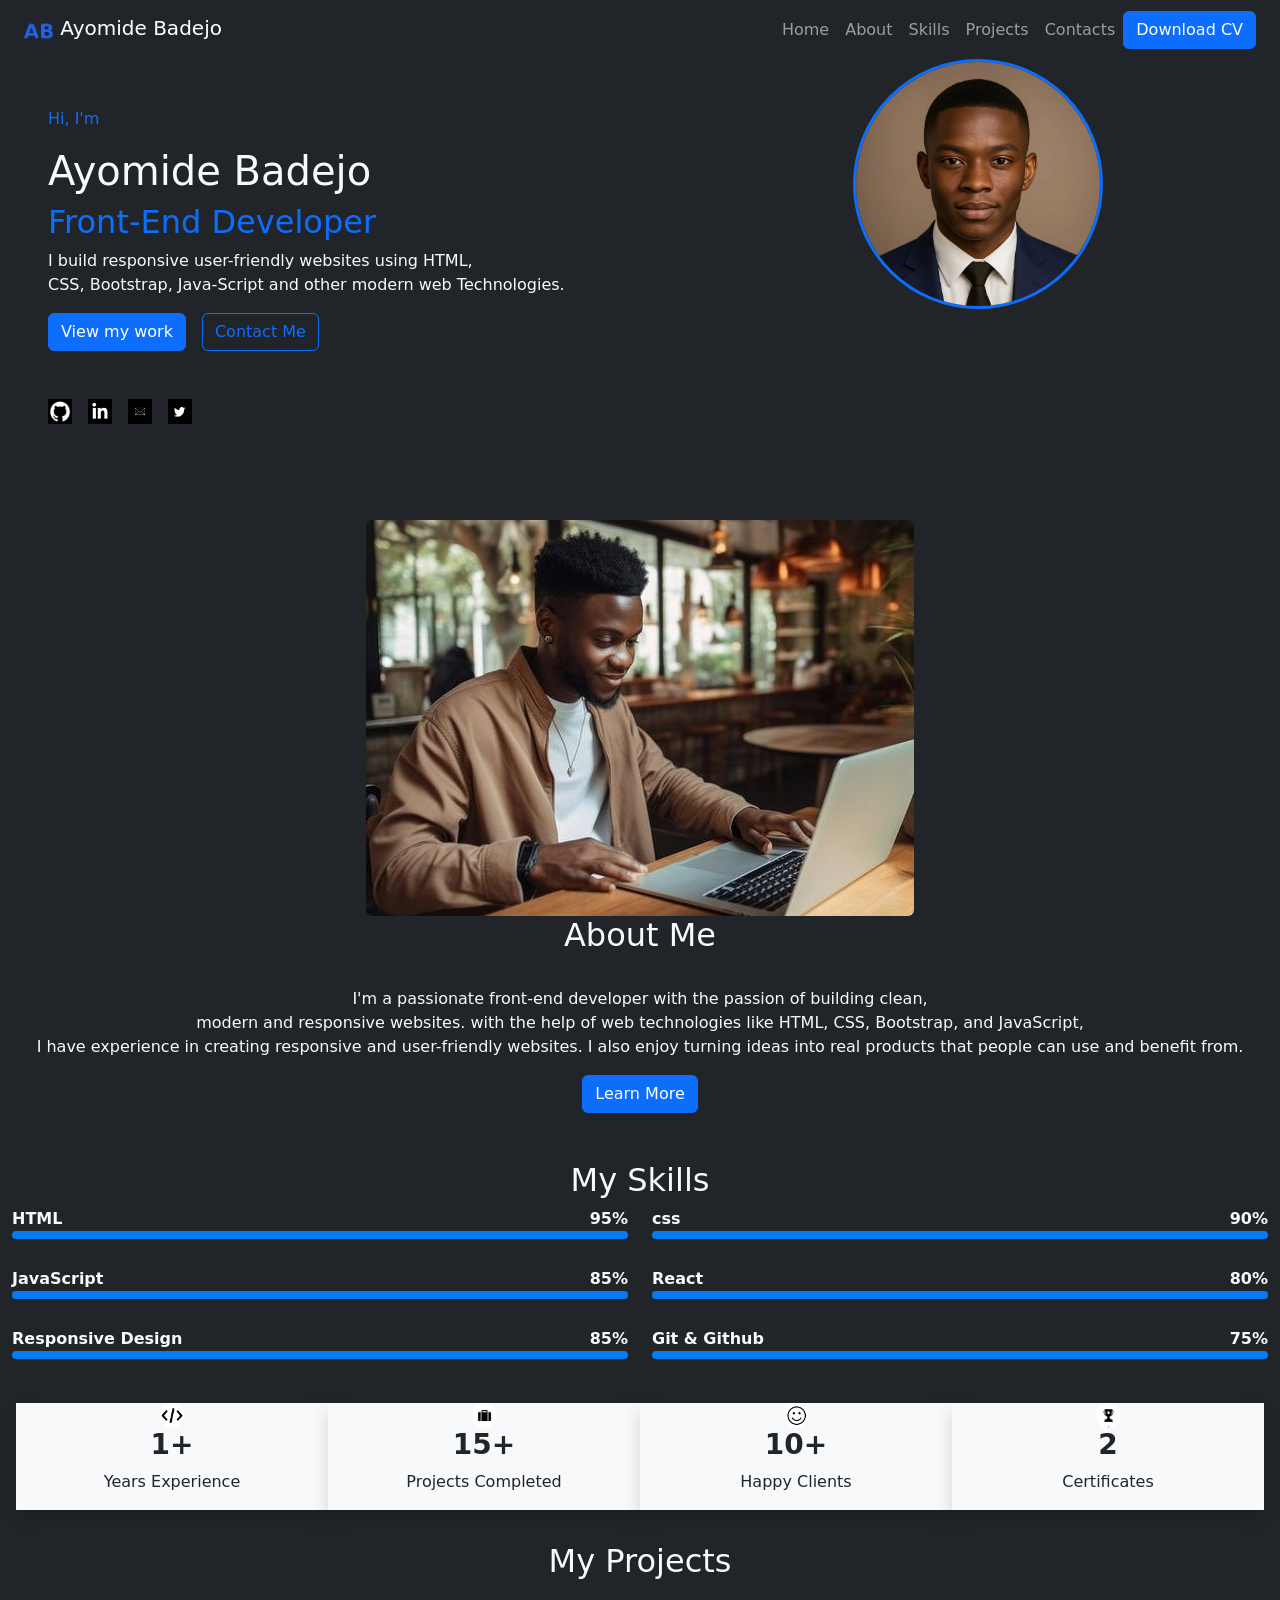
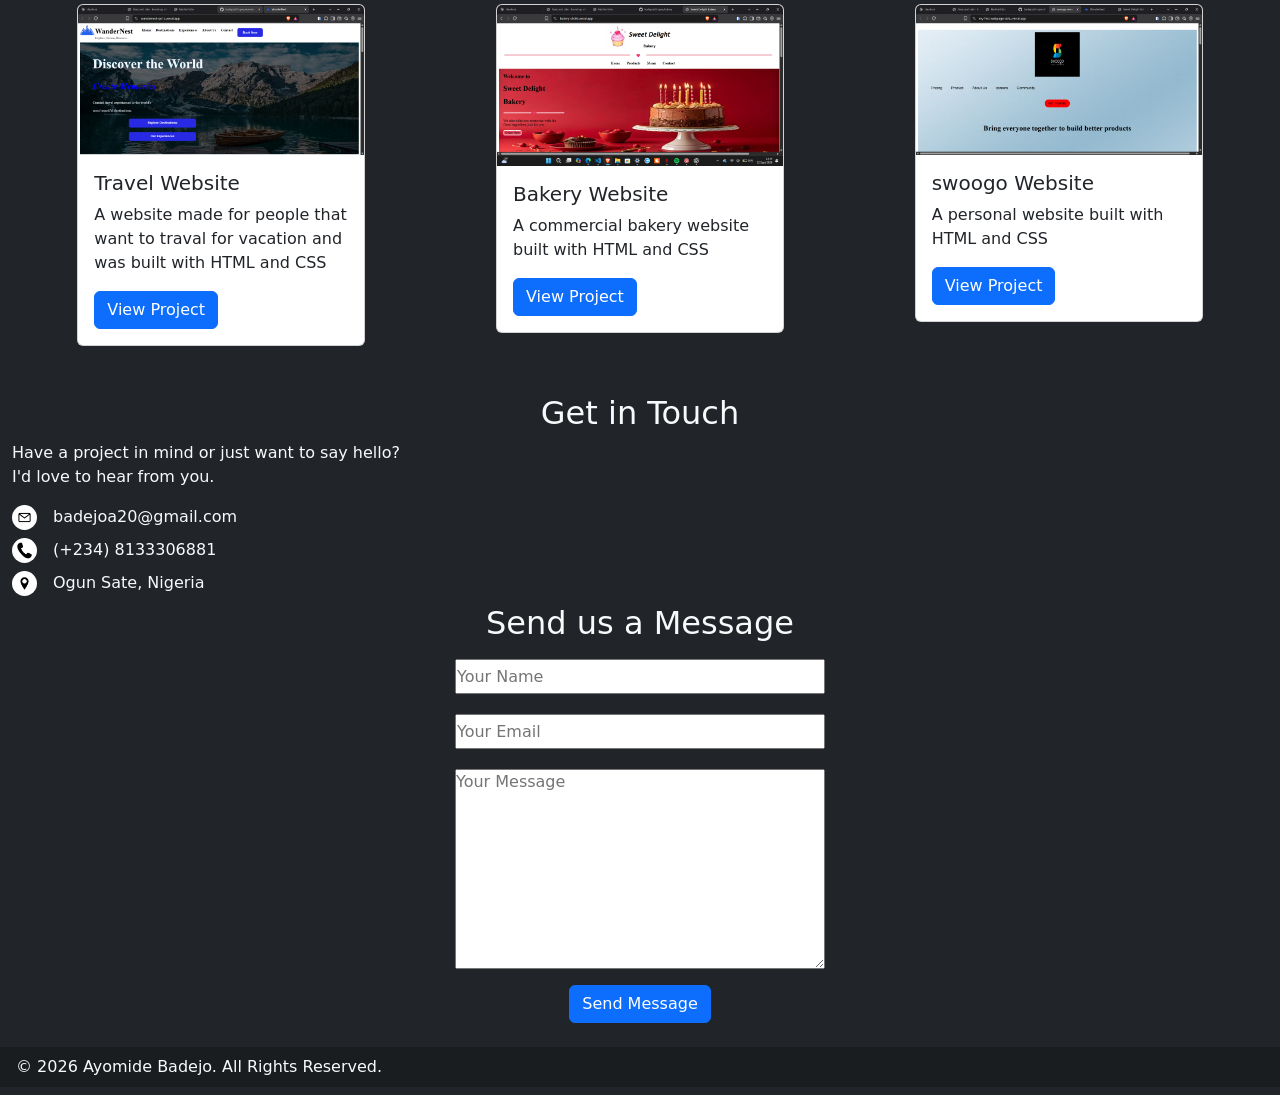
==== portfolio/index.html @ cd030410 "Add files via upload" ====
<!DOCTYPE html>
<html lang="en">
<head>
  <meta charset="UTF-8">
  <meta name="viewport" content="width=device-width, initial-scale=1.0">
  <title>My Portfolio</title>
<link href="https://cdn.jsdelivr.net/npm/bootstrap@5.3.8/dist/css/bootstrap.min.css" rel="stylesheet" integrity="sha384-sRIl4kxILFvY47J16cr9ZwB07vP4J8+LH7qKQnuqkuIAvNWLzeN8tE5YBujZqJLB" crossorigin="anonymous">
<link rel="stylesheet" href="style.css">
</head>
<body>
<div class="container-fluid ">
<nav class="navbar navbar-expand-lg navbar-dark bg-dark " style="width: 100%;">
  <div class="container-fluid">
    <a class="navbar-brand" href="#">
  <img src="img/favicon.png" alt="Bootstrap" width="30" height="30" class="d-inline-block align-text-top">
Ayomide Badejo
    </a>
    <button class="navbar-toggler" type="button" data-bs-toggle="collapse" data-bs-target="#mynavbar">
      <span class="navbar-toggler-icon"></span>
    </button>
    <div class="collapse navbar-collapse" id="mynavbar">
     
      <!-- <form class="d-flex"> -->
         <ul class="navbar-nav ms-auto">
        <li class="nav-item">
          <a class="nav-link" href="index.html">Home</a>
        </li>
        <li class="nav-item">
          <a class="nav-link" href="About.html">About</a>
        </li>
        <li class="nav-item">
          <a class="nav-link" href="Skills.html">Skills</a>
        </li>
        <li class="nav-item">
          <a class="nav-link" href="Projects.html">Projects</a>
        </li>
         <li class="nav-item">
          <a class="nav-link" href="Contact.html">Contacts</a>
        </li>
      </ul>
        <button class="btn btn-primary" type="button">Download CV</button>
      <!-- </form> -->
    </div>
  </div>
</nav>

<div class="bg-dark">
  <div class="row">
  <div class="col p-5">
<p class="text-primary ">Hi, I'm</p>
<div class="h1 text-light">Ayomide Badejo</div>
<div class="h2 text-primary">Front-End Developer</div>
<p class="text-light">I build responsive user-friendly websites using HTML, <br> CSS, Bootstrap, Java-Script and other modern web Technologies.</p>
<div class="d-flex pb-5">
<button type="button" class="btn btn-primary">View my work </button>
<div class="pe-3"></div>
<button type="button" class="btn btn-outline-primary">Contact Me</button> 
</div>
<div class="d-flex ">
  <img src="img/github.jpg" alt="github" style="height: 25px; width:40px;" class="pe-3">
  <img src="img/LINKEDIN.jpg" alt="LINKEDIN" style="height: 25px; width: 40px;" class="pe-3">
  <img src="img/mail.jpg" alt="mail" style="height: 25px; width: 40px;" class="pe-3">
  <img src="img/twitter.jpg" alt="twitter" style="height: 25px; width: 40px;" class="pe-3">
</div>
  </div>
  <div class="col">
    <div class="d-flex justify-content-center w-100">
<img src="img/nil" alt="a man"  class="rounded-circle border border-3 border-primary floating-img" style="height: 250px; width: 250px; object-fit: cover; object-position: top center;">
</div>

  </div>
</div>
</div>
<div class="bg-dark  pt-5">
<img src="img/comp.jpg" alt="a-man" class="rounded mx-auto d-block img-fluid shadow-md">
<div class="mx-auto text-center">
<div class="h2 text-light">About Me</div>
<br style="width: 50px; height: 4px; margin: 1.5rem auto; border: none; background: #898a91; border-radius: 2px;">
</div>
<p class="text-center text-light">I'm a passionate front-end developer with the passion of building clean,<br> modern and responsive websites. with the help of web technologies like HTML, CSS, Bootstrap, and JavaScript,<br> I have experience in creating responsive and user-friendly websites. I also enjoy turning ideas into real products that people can use and benefit from.</p>
<button type="button" class="btn btn-primary d-block mx-auto">Learn More</button>
</div>
<div class="bg-dark  pt-5">
  <div class="mx-auto text-center">
<div class="h2 text-light">My Skills</div>
</div>
<div class="row">
  <div class="col-md-6">
<div class="skill" data-percent="95">
  <div class="d-flex justify-content-between skill-label">
    <span class="text-light">HTML</span>
    <span class="text-light">95%</span>
  </div>
  <div class="progress">
    <div class="progress-bar">

    </div>
  </div>
</div>

  </div>
   <div class="col-md-6">
<div class="skill" data-percent="90">
  <div class="d-flex justify-content-between skill-label">
    <span class="text-light">css</span>
    <span class="text-light">90%</span>
  </div>
  <div class="progress">
    <div class="progress-bar">
      
    </div>
  </div>
</div>
 </div>
 <div class="col-md-6">
<div class="skill" data-percent="85">
  <div class="d-flex justify-content-between skill-label">
    <span class="text-light">JavaScript</span>
    <span class="text-light">85%</span>
  </div>
  <div class="progress">
    <div class="progress-bar">
      
    </div>
  </div>
</div>

  </div>
  <div class="col-md-6">
<div class="skill" data-percent="80">
  <div class="d-flex justify-content-between skill-label">
    <span class="text-light">React</span>
    <span class="text-light">80%</span>
  </div>
  <div class="progress">
    <div class="progress-bar">
      
    </div>
  </div>
</div>

  </div>
  <div class="col-md-6">
<div class="skill" data-percent="85">
  <div class="d-flex justify-content-between skill-label">
    <span class="text-light">Responsive Design</span>
    <span class="text-light">85%</span>
  </div>
  <div class="progress">
    <div class="progress-bar">
      
    </div>
  </div>
</div>

  </div>
   <div class="col-md-6">
<div class="skill" data-percent="75">
  <div class="d-flex justify-content-between skill-label">
    <span class="text-light">Git & Github</span>
    <span class="text-light">75%</span>
  </div>
  <div class="progress">
    <div class="progress-bar">
      
    </div>
  </div>
</div>

  </div>
</div>



</div>

<div class="row p-3 gy-3 ">
<div class="col-md bg-light shadow ">
<img src="img/coding symbol icon,programming code brackets….jpg" alt="coding" style="height: 25px; width: 25px; " class="rounded-circle d-block mx-auto ">
<div class="h3 mx-auto text-center"><b>1+</b></div>
<p class="text-center">Years Experience</p>
</div>
<div class="col-md bg-light shadow ">
  <img src="img/Suitcase Icon - Noun Project.jpg" alt="project" style="height: 25px; width: 25px; " class="rounded-circle d-block mx-auto ">
  <div class="h3 mx-auto text-center"><b>15+</b></div>
  <p class="text-center">Projects Completed</p>
</div>
<div class="col-md bg-light shadow ">
  <img src="img/302304193765542632.jpg" alt="happy customers" style="height: 25px; width: 25px; " class="rounded-circle d-block mx-auto ">
  <div class="h3 mx-auto text-center"><b>10+</b></div>
  <p class="text-center">Happy Clients</p>
</div>
<div class="col-md bg-light shadow ">
  <img src="img/Trophy Icon.jpg" alt="certificates" style="height: 25px; width: 25px; " class="rounded-circle d-block mx-auto ">
  <div class="h3 mx-auto text-center"><b>2</b></div>
  <p class="text-center">Certificates</p>
</div>





</div>
<div class="h2 mx-auto text-center p-3 text-light bg-dark">My Projects</div>
<div class="row mx-auto gy-3 bg-dark pb-5">

<div class="col mx-auto">
  <div class="card mx-auto" style="width: 18rem;">
  <img src="img/Screenshot 2026-09-22 124503.png" class="card-img-top" alt="wandernest">
  <div class="card-body">
    <h5 class="card-title">Travel Website</h5>
    <p class="card-text">A website made for people that want to traval for vacation and was built with HTML and CSS </p>
    <a href="https://wandernest-qo1z.vercel.app/" class="btn btn-primary">View Project</a>
  </div>
</div>
</div>
<div class="col">
 <div class="card mx-auto" style="width: 18rem;">
  <img src="img/Screenshot 2026-09-22 124629.png" class="card-img-top" alt="backery">
  <div class="card-body">
    <h5 class="card-title">Bakery Website</h5>
    <p class="card-text">A commercial bakery website built with HTML and CSS</p>
    <a href="https://bakery-slick6.vercel.app/" class="btn btn-primary">View Project</a>
  </div>
</div>
</div>
<div class="col">
 <div class="card mx-auto" style="width: 18rem;">
  <img src="img/Screenshot 2026-09-22 130244.png" class="card-img-top" alt="web">
  <div class="card-body">
    <h5 class="card-title">swoogo Website</h5>
    <p class="card-text">A personal website built with HTML and CSS </p> 
    <a href="https://my-first-webpage-obtu.vercel.app/" class="btn btn-primary">View Project</a>
  </div>
</div>
</div>
</div>

<div class="h2 text-center text-light ">Get in Touch</div>
<p class="text-light">Have a project in mind or just want to say hello? <br> I'd love to hear from you.</p>
<div class="d-flex mb-2">
  <img src="img/228768856068384261.jpg" alt="email" style="height: 25px; width: 25px;" class="text-light rounded-circle me-3">
  <a href="badejoa20@gmail.com" style="color: black; text-decoration: none;" class="text-light">badejoa20@gmail.com</a>
</div>
<div class="d-flex mb-2">
  <img src="img/Download Phone icon Telephone icon symbol for app and messenger for free.jpg" alt="phone no" style="height: 25px; width: 25px;" class="text-light rounded-circle me-3">
  <a href="tel:=2348133306881" style="color: black; text-decoration: none;" class="text-light">(+234) 8133306881</a>
</div>
<div class="d-flex mb-2">
  <img src="img/google maps app.jpg" alt="map"  style="height: 25px; width: 25px;" class="text-light rounded-circle me-3">
  <a href="https://www.google.com/maps/place/125+Apebi+Street,+Ijebu+Ode+120101,+Ogun+State/@6.8168368,3.9221941,17z/data=!3m1!4b1!4m5!3m4!1s0x103968b48663b529:0x293546d54a11aafd!8m2!3d6.8168368!4d3.9221941?entry=ttu&g_ep=EgoyMDI2MDkxNi4wIKXMDSoASAFQAw%3D%3D" target="blank" style="color: black; text-decoration: none;" class="text-light">Ogun Sate, Nigeria</a>
</div>
<div class="mx-auto text-center bg-dark">
<h2 class="form text-center mx-auto text-light">Send us a Message</h2>
<input type="text" placeholder="Your Name" class="form d-block mx-auto" required>
<input type="email" placeholder="Your Email" class="form d-block mx-auto" required>
<textarea placeholder="Your Message" class="textarea d-block mx-auto"></textarea>
<button type="submit" class="btn btn-primary m-3">Send Message </button>
</div>
</div>




  <script src="https://cdn.jsdelivr.net/npm/bootstrap@5.3.8/dist/js/bootstrap.bundle.min.js" integrity="sha384-FKyoEForCGlyvwx9Hj09JcYn3nv7wiPVlz7YYwJrWVcXK/BmnVDxM+D2scQbITxI" crossorigin="anonymous"></script>
</body>
<footer class="footer">
  <p class="text-light p-2 m-2">&copy; 2026 Ayomide Badejo. All Rights Reserved.</p>
</footer>
</html>
---- portfolio/style.css ----
@keyframes float{
    0%, 100%{
        transform:translateY(30px);
    }
    50%{
        transform: translateY(-5px);
    }
}
.floating-img{
    animation: float 3s ease-in-out infinite;
}
/* .body{
    padding: 60px 20px;
} */
.skill{margin-bottom: 28px;}
.skill .skill-label{
    font-weight: 600;
}
.progress{
    height:8px;
    border-radius: 20px;
    background-color: #047cf4;
}
.progress-bar{
    border-radius: 20px;
    background-color: #0758f9;
    width: 0%;
    transition: width 1.4s ease-in-out;
}
.form{
    width: 370px;
    height: 35px;
    /* display: block; */
    margin-bottom: 20px;
}

.textarea{
    width: 370px;
    height: 200px;
    display: block;
}
*{
    margin: 0;
    padding: 0;
    box-sizing: border-box;
}
html, body{
    width: 100%;
    background-color: #212529;
}
.footer{
    background-color:#1a1d20;
}
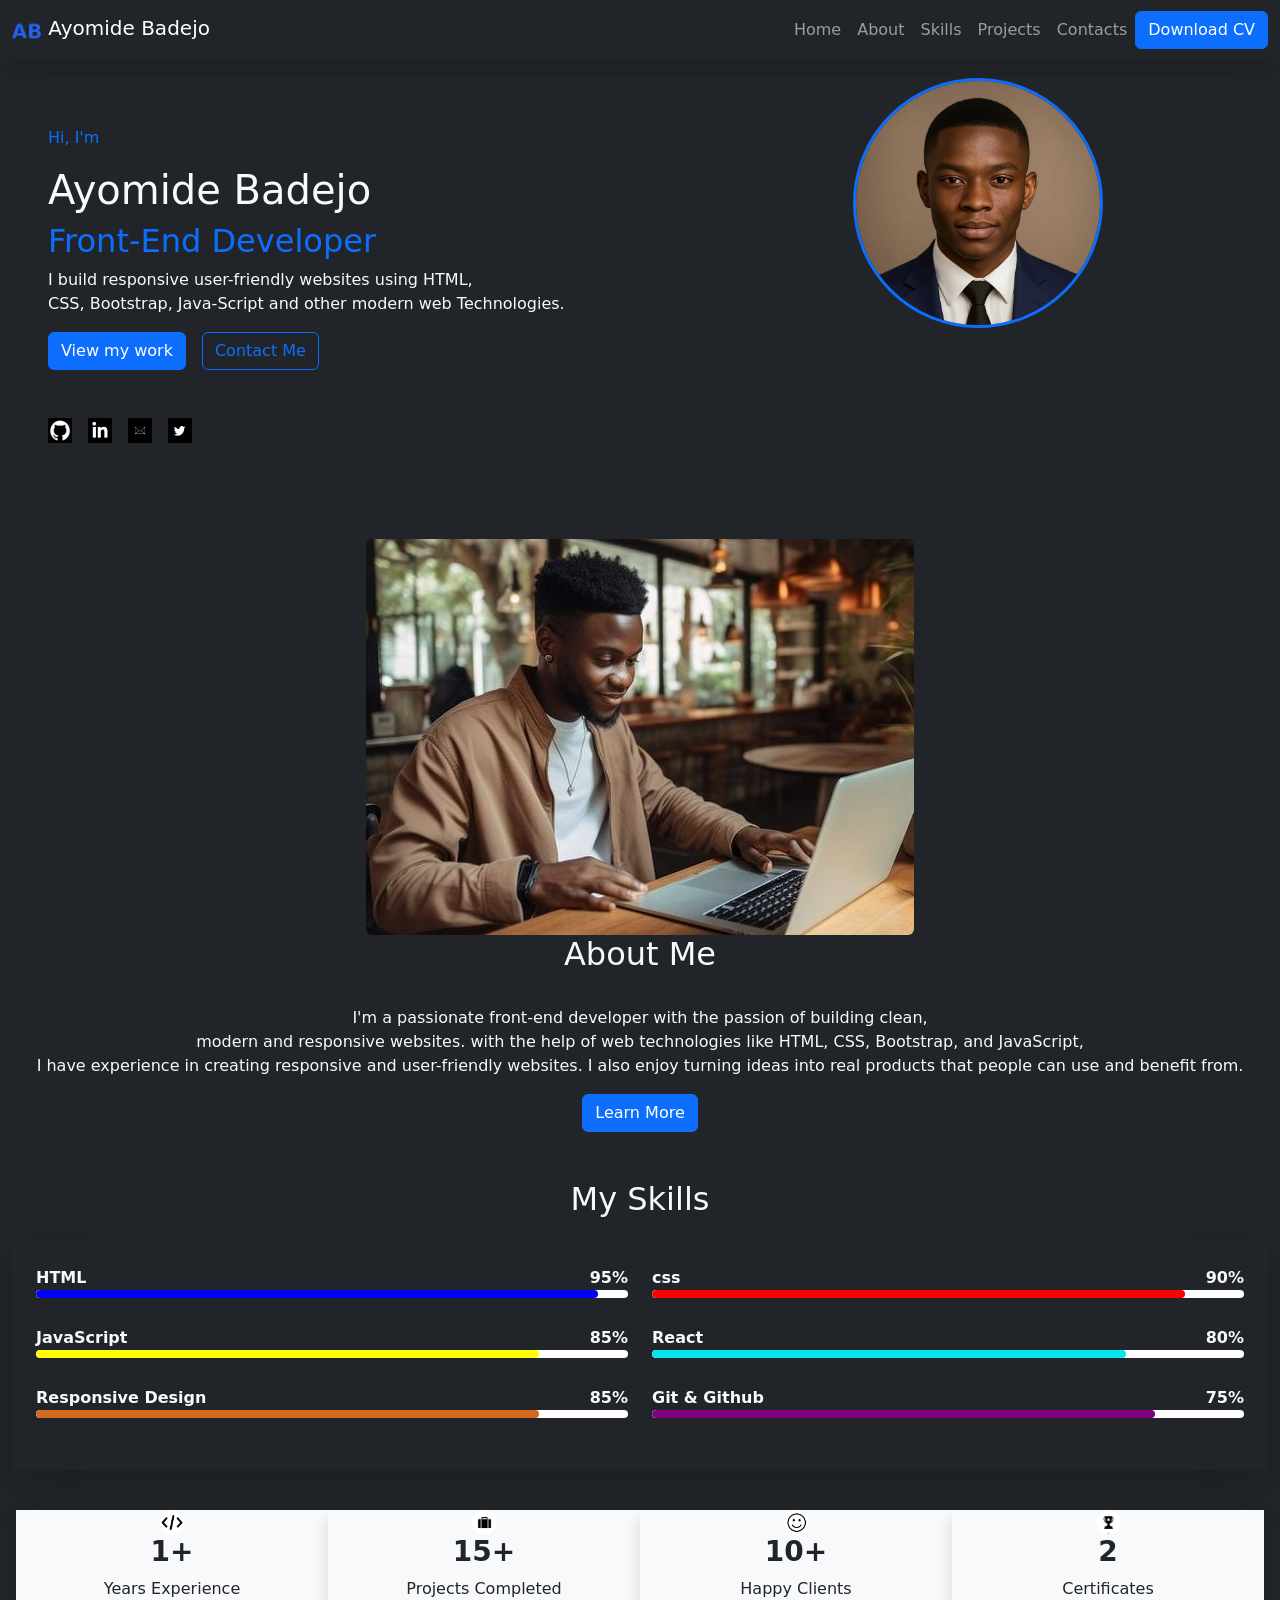
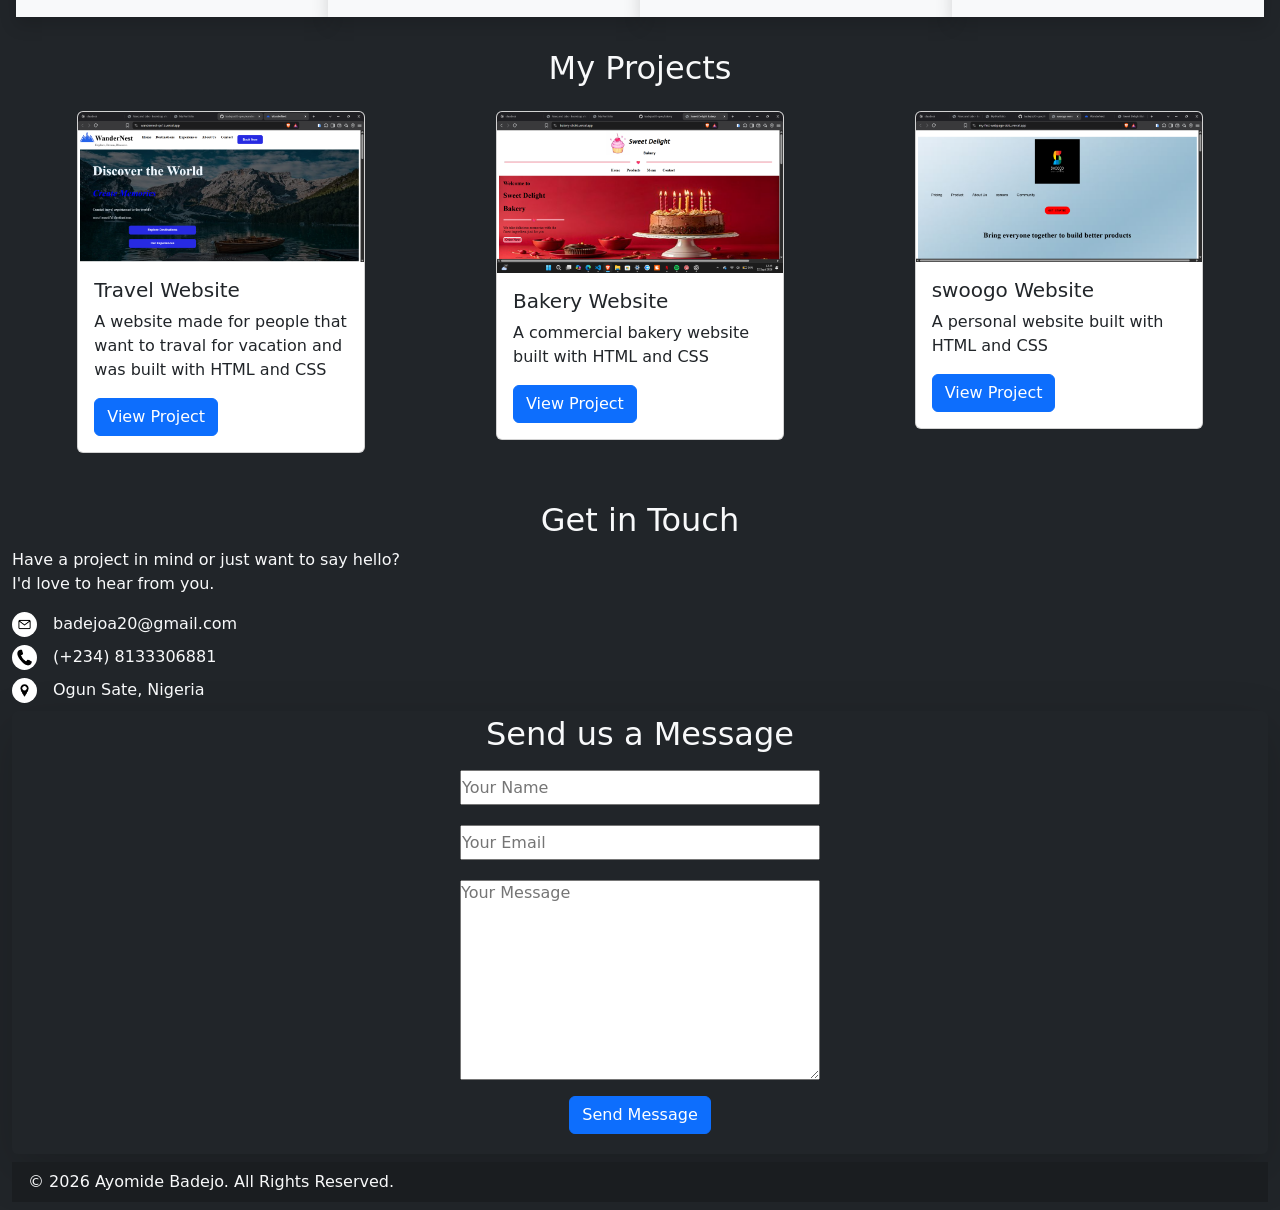
==== commit d75c94aa: "fix progress bar widths and add different colors" ====
--- a/portfolio/index.html
+++ b/portfolio/index.html
@@ -9,8 +9,9 @@
 </head>
 <body>
 <div class="container-fluid ">
-<nav class="navbar navbar-expand-lg navbar-dark bg-dark " style="width: 100%;">
-  <div class="container-fluid">
+  <div class="shadow-lg p-4 mb-4 rounded border">
+<nav class="navbar navbar-expand-lg navbar-dark bg-dark fixed-top " style="width: 100%;">
+  <div class="container-fluid ">
     <a class="navbar-brand" href="#">
   <img src="img/favicon.png" alt="Bootstrap" width="30" height="30" class="d-inline-block align-text-top">
 Ayomide Badejo
@@ -18,10 +19,10 @@
     <button class="navbar-toggler" type="button" data-bs-toggle="collapse" data-bs-target="#mynavbar">
       <span class="navbar-toggler-icon"></span>
     </button>
-    <div class="collapse navbar-collapse" id="mynavbar">
+    <div class="collapse navbar-collapse " id="mynavbar">
      
       <!-- <form class="d-flex"> -->
-         <ul class="navbar-nav ms-auto">
+         <ul class="navbar-nav ms-auto ">
         <li class="nav-item">
           <a class="nav-link" href="index.html">Home</a>
         </li>
@@ -43,7 +44,8 @@
     </div>
   </div>
 </nav>
-
+</div>
+<div class="mt-1 pt-1">
 <div class="bg-dark">
   <div class="row">
   <div class="col p-5">
@@ -82,8 +84,9 @@
 </div>
 <div class="bg-dark  pt-5">
   <div class="mx-auto text-center">
-<div class="h2 text-light">My Skills</div>
-</div>
+<div class="h2 text-light mb-4">My Skills</div>
+</div>
+<div class="shadow-lg p-4 mb-4 ">
 <div class="row">
   <div class="col-md-6">
 <div class="skill" data-percent="95">
@@ -91,8 +94,8 @@
     <span class="text-light">HTML</span>
     <span class="text-light">95%</span>
   </div>
-  <div class="progress">
-    <div class="progress-bar">
+  <div class="progress" style="height: 8px;">
+    <div class="progress-bar" style="width: 95%; background-color: #0101fb;">
 
     </div>
   </div>
@@ -105,8 +108,8 @@
     <span class="text-light">css</span>
     <span class="text-light">90%</span>
   </div>
-  <div class="progress">
-    <div class="progress-bar">
+  <div class="progress" style="height: 8px;">
+    <div class="progress-bar" style="width: 90%; background-color: red;">
       
     </div>
   </div>
@@ -118,8 +121,8 @@
     <span class="text-light">JavaScript</span>
     <span class="text-light">85%</span>
   </div>
-  <div class="progress">
-    <div class="progress-bar">
+  <div class="progress" style="height: 8px;">
+    <div class="progress-bar" style="width: 85%; background-color: yellow;">
       
     </div>
   </div>
@@ -132,8 +135,8 @@
     <span class="text-light">React</span>
     <span class="text-light">80%</span>
   </div>
-  <div class="progress">
-    <div class="progress-bar">
+  <div class="progress" style="height: 8px;">
+    <div class="progress-bar" style="width: 80%; background-color:rgb(6, 230, 238);">
       
     </div>
   </div>
@@ -146,8 +149,8 @@
     <span class="text-light">Responsive Design</span>
     <span class="text-light">85%</span>
   </div>
-  <div class="progress">
-    <div class="progress-bar">
+  <div class="progress" style="height: 8px;">
+    <div class="progress-bar" style="width: 85%; background-color:chocolate;">
       
     </div>
   </div>
@@ -160,20 +163,19 @@
     <span class="text-light">Git & Github</span>
     <span class="text-light">75%</span>
   </div>
-  <div class="progress">
-    <div class="progress-bar">
-      
-    </div>
-  </div>
-</div>
-
-  </div>
-</div>
-
-
-
-</div>
-
+  <div class="progress" style="height: 8px;">
+    <div class="progress-bar" style="width: 85%; background-color: purple;">
+      
+    </div>
+  </div>
+</div>
+
+  </div>
+</div>
+</div>
+
+
+</div>
 <div class="row p-3 gy-3 ">
 <div class="col-md bg-light shadow ">
 <img src="img/coding symbol icon,programming code brackets….jpg" alt="coding" style="height: 25px; width: 25px; " class="rounded-circle d-block mx-auto ">
@@ -250,6 +252,7 @@
   <img src="img/google maps app.jpg" alt="map"  style="height: 25px; width: 25px;" class="text-light rounded-circle me-3">
   <a href="https://www.google.com/maps/place/125+Apebi+Street,+Ijebu+Ode+120101,+Ogun+State/@6.8168368,3.9221941,17z/data=!3m1!4b1!4m5!3m4!1s0x103968b48663b529:0x293546d54a11aafd!8m2!3d6.8168368!4d3.9221941?entry=ttu&g_ep=EgoyMDI2MDkxNi4wIKXMDSoASAFQAw%3D%3D" target="blank" style="color: black; text-decoration: none;" class="text-light">Ogun Sate, Nigeria</a>
 </div>
+<div class="shadow-lg p-1 rounded-2 ">
 <div class="mx-auto text-center bg-dark">
 <h2 class="form text-center mx-auto text-light">Send us a Message</h2>
 <input type="text" placeholder="Your Name" class="form d-block mx-auto" required>
@@ -259,6 +262,8 @@
 </div>
 </div>
 
+</div>
+
 
 
 
--- a/portfolio/style.css
+++ b/portfolio/style.css
@@ -19,23 +19,23 @@
 .progress{
     height:8px;
     border-radius: 20px;
-    background-color: #047cf4;
+    background-color: white;
 }
 .progress-bar{
     border-radius: 20px;
-    background-color: #0758f9;
+    background-color: #0303e9;
     width: 0%;
     transition: width 1.4s ease-in-out;
 }
 .form{
-    width: 370px;
+    width: 360px;
     height: 35px;
     /* display: block; */
     margin-bottom: 20px;
 }
 
 .textarea{
-    width: 370px;
+    width: 360px;
     height: 200px;
     display: block;
 }
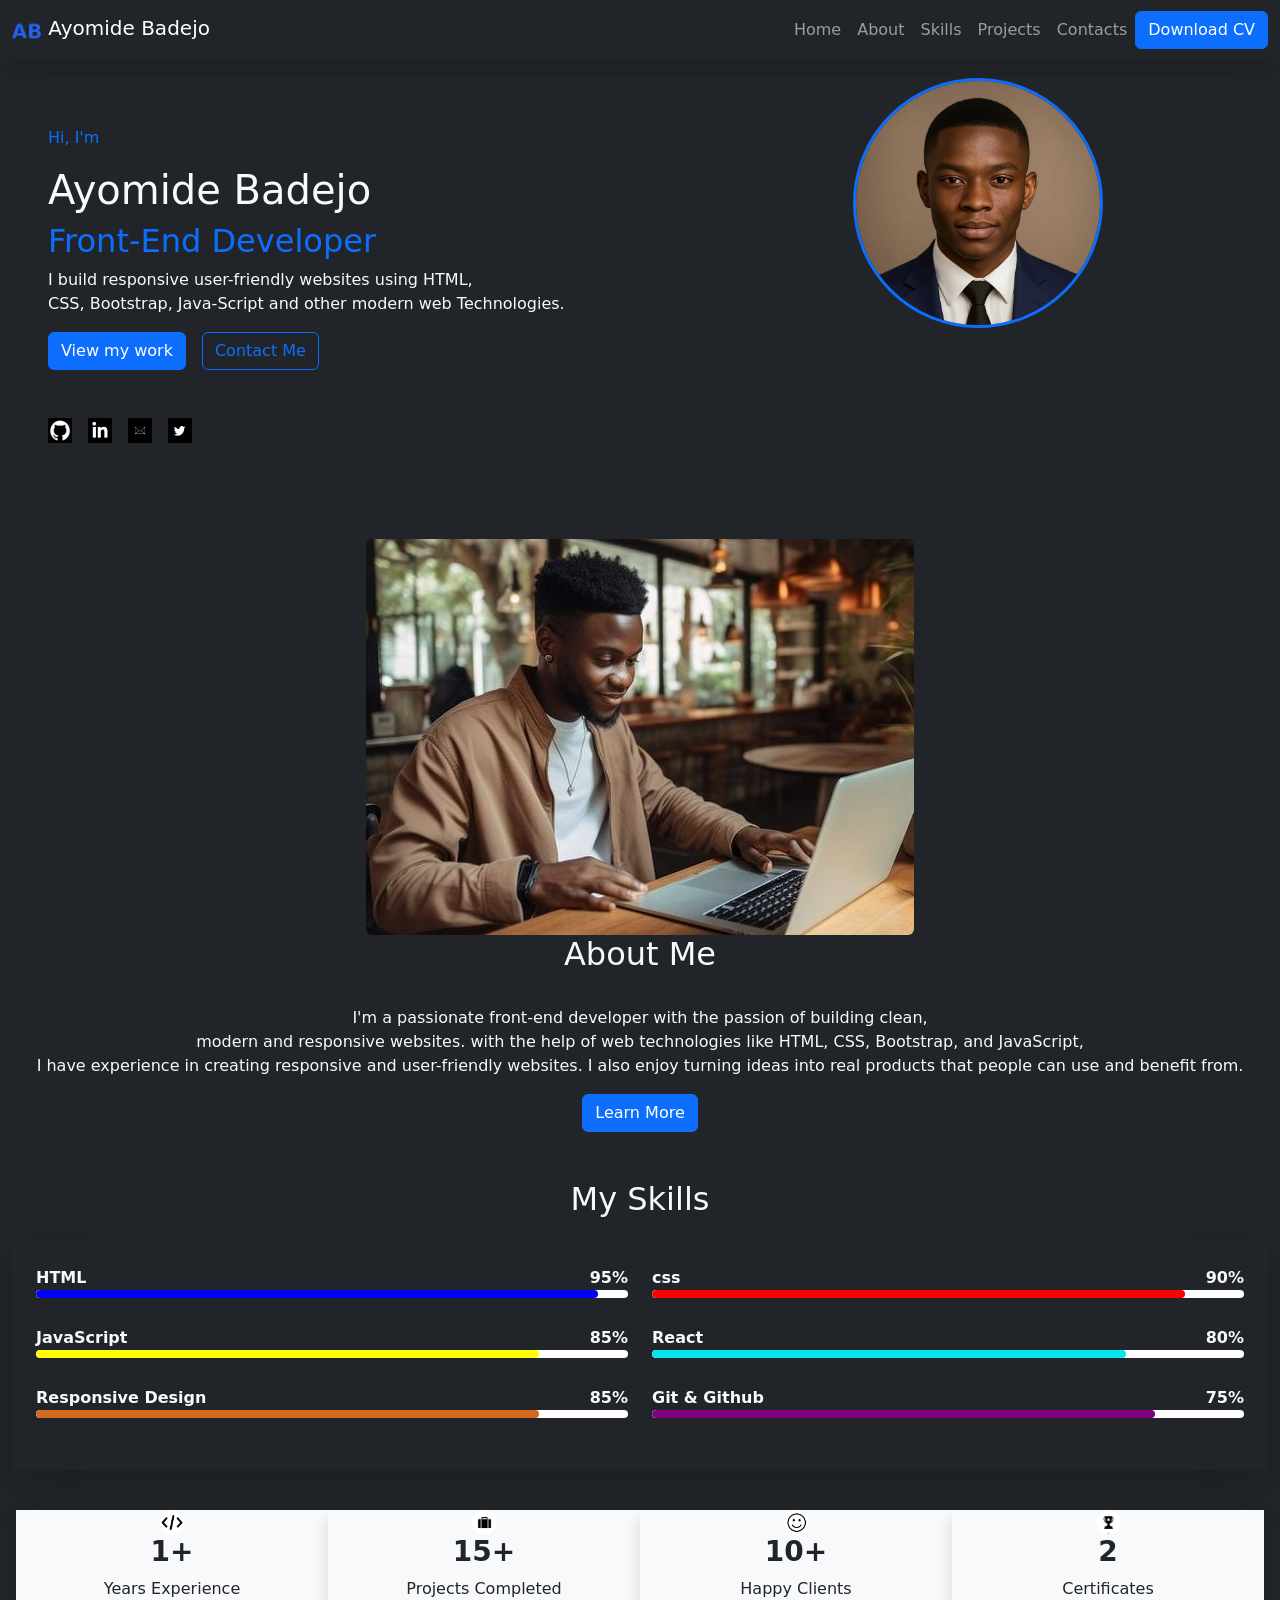
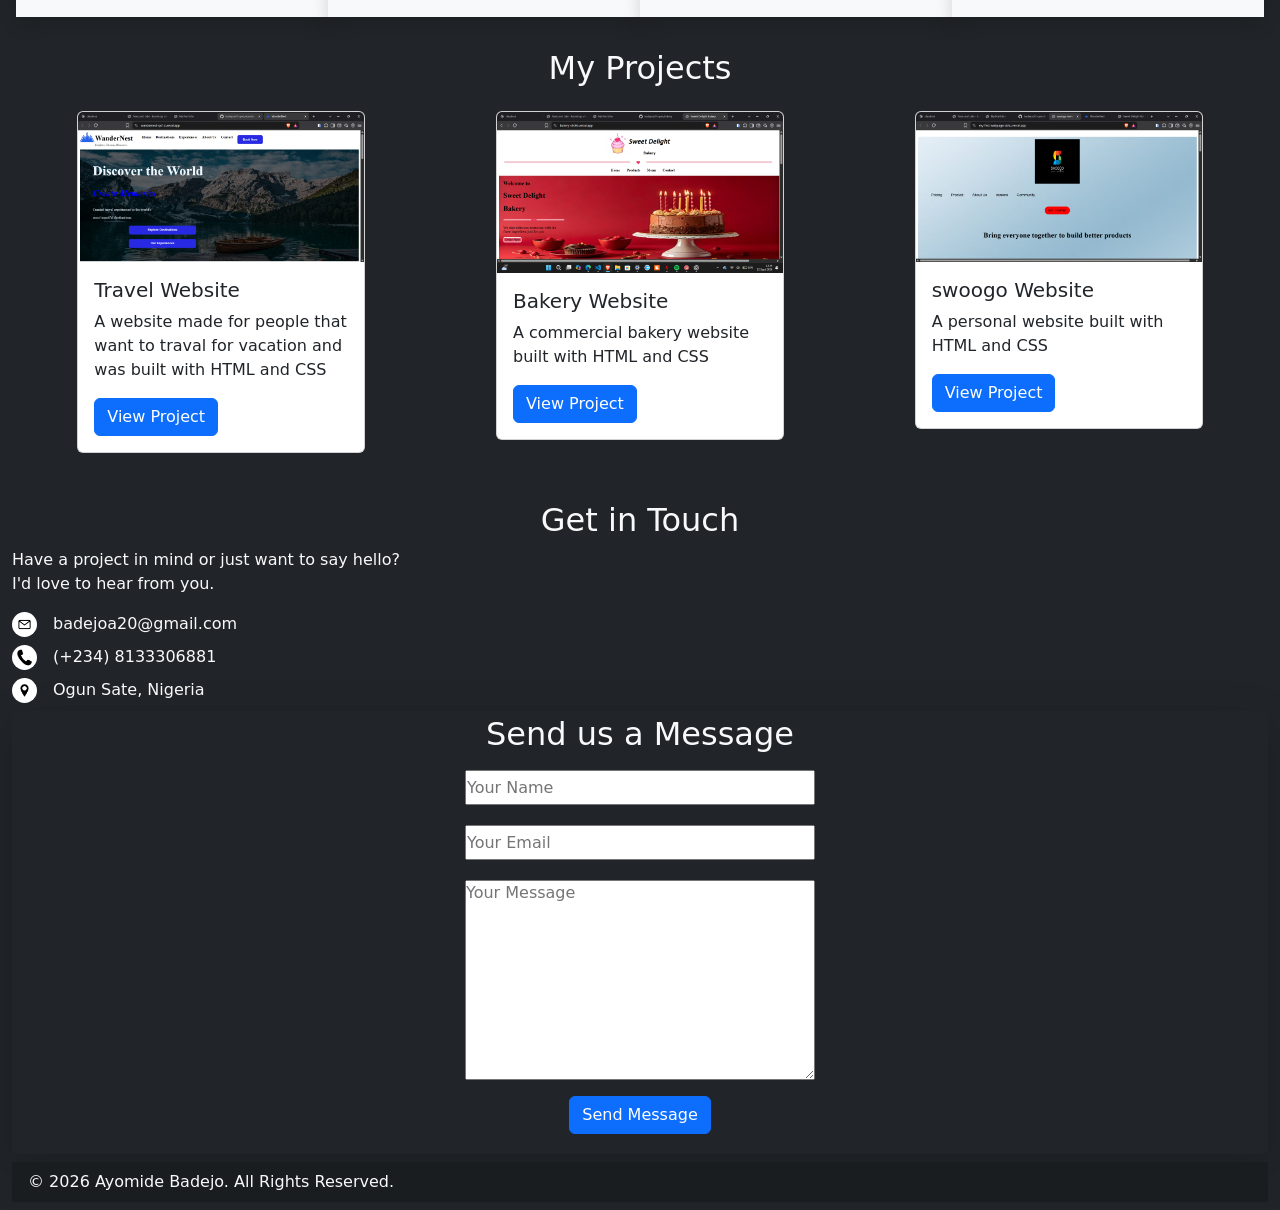
==== commit acaf35d0: "new changes" ====
--- a/portfolio/index.html
+++ b/portfolio/index.html
@@ -222,7 +222,7 @@
   <div class="card-body">
     <h5 class="card-title">Bakery Website</h5>
     <p class="card-text">A commercial bakery website built with HTML and CSS</p>
-    <a href="https://bakery-slick6.vercel.app/" class="btn btn-primary">View Project</a>
+    <a href="https://bakery-wj1l.vercel.app/" class="btn btn-primary">View Project</a>
   </div>
 </div>
 </div>
--- a/portfolio/style.css
+++ b/portfolio/style.css
@@ -28,16 +28,16 @@
     transition: width 1.4s ease-in-out;
 }
 .form{
-    width: 360px;
+    width: 100%;
+    max-width: 350px;
     height: 35px;
-    /* display: block; */
     margin-bottom: 20px;
 }
 
 .textarea{
-    width: 360px;
+    width: 100%;
+    max-width: 350px;
     height: 200px;
-    display: block;
 }
 *{
     margin: 0;
